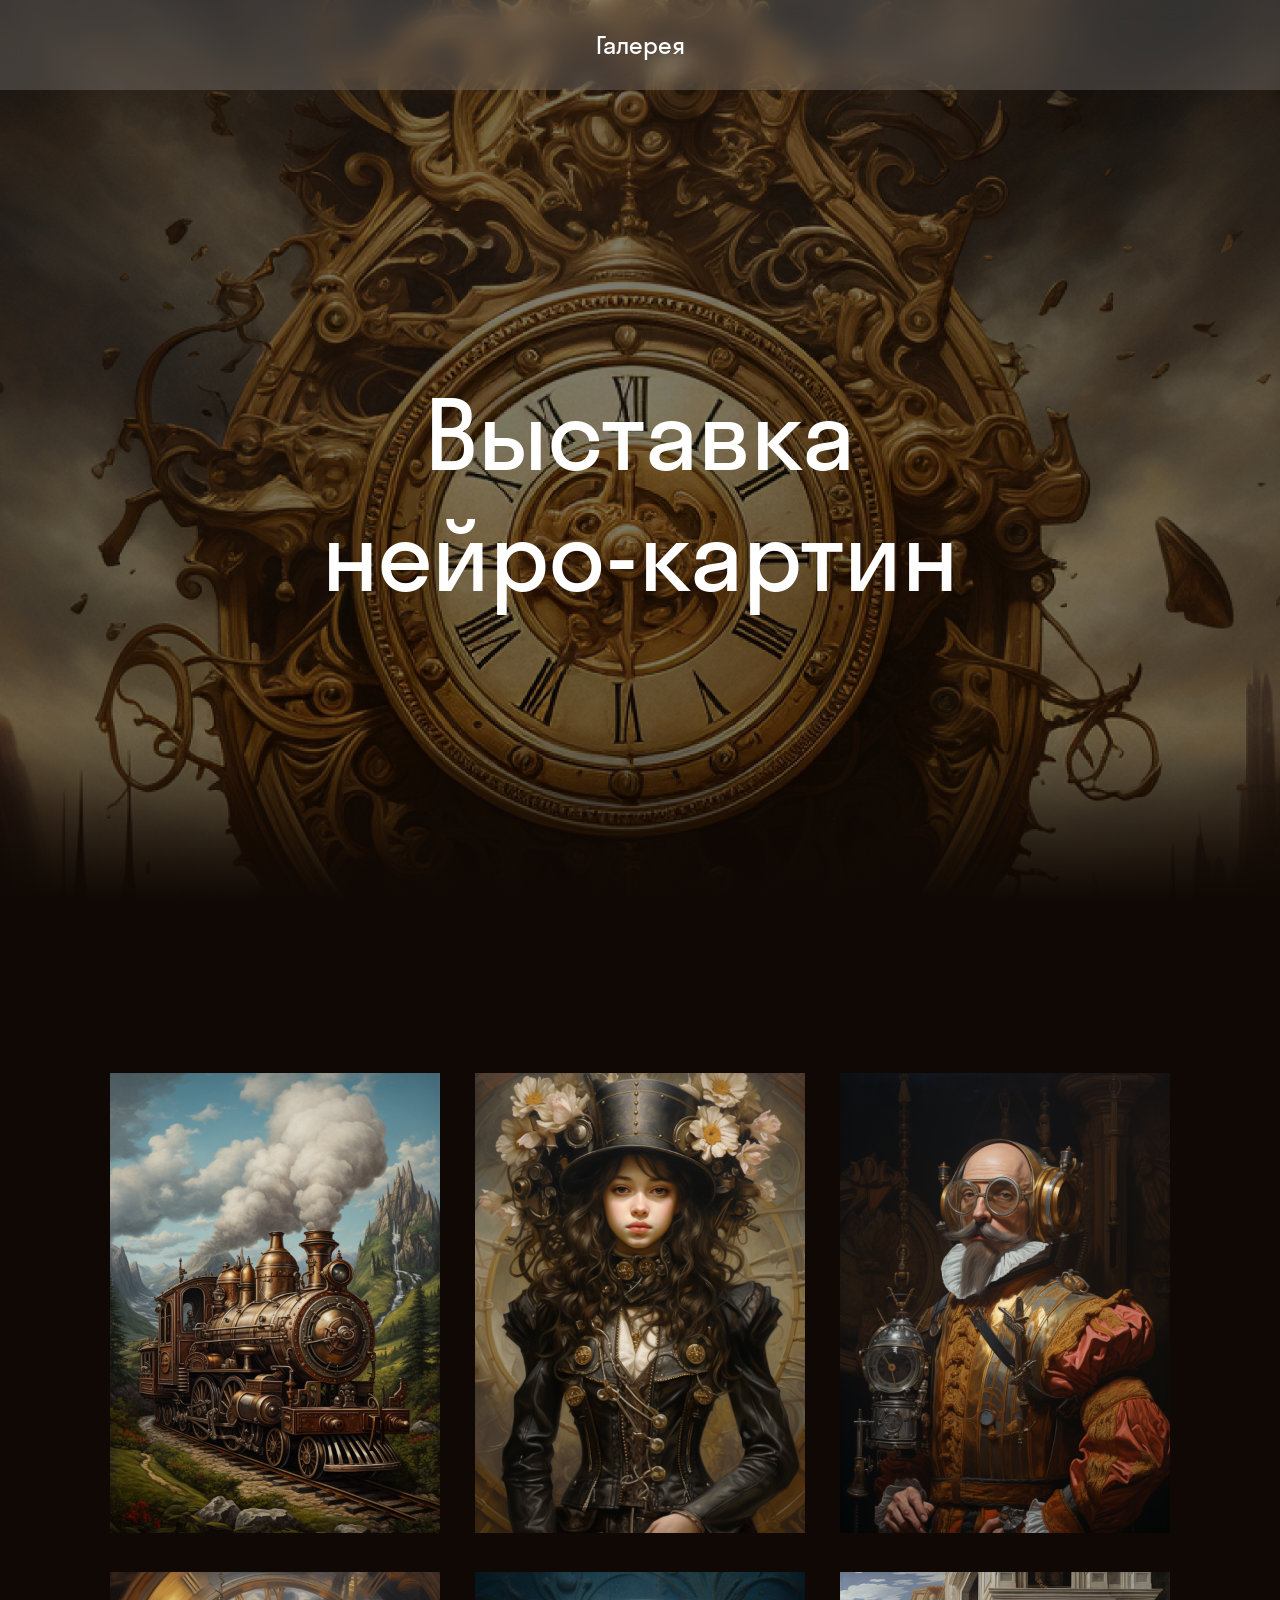
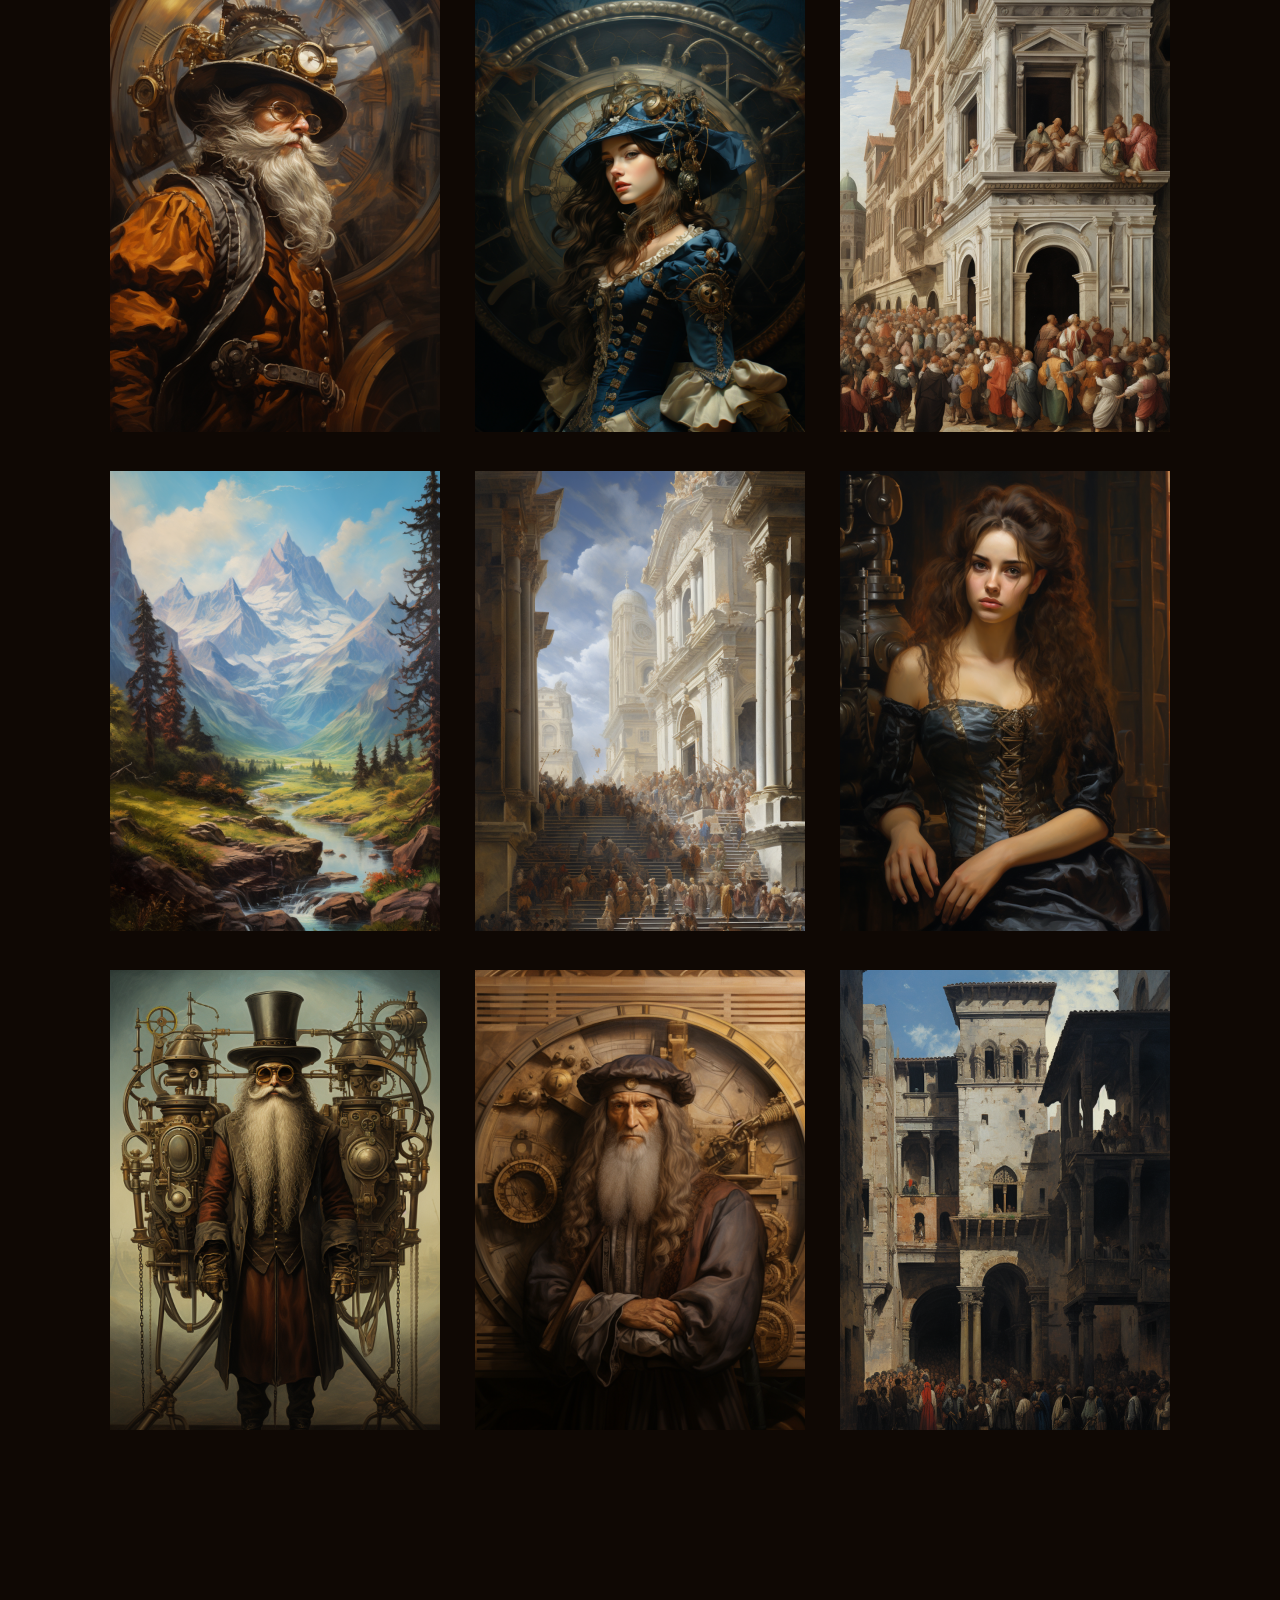
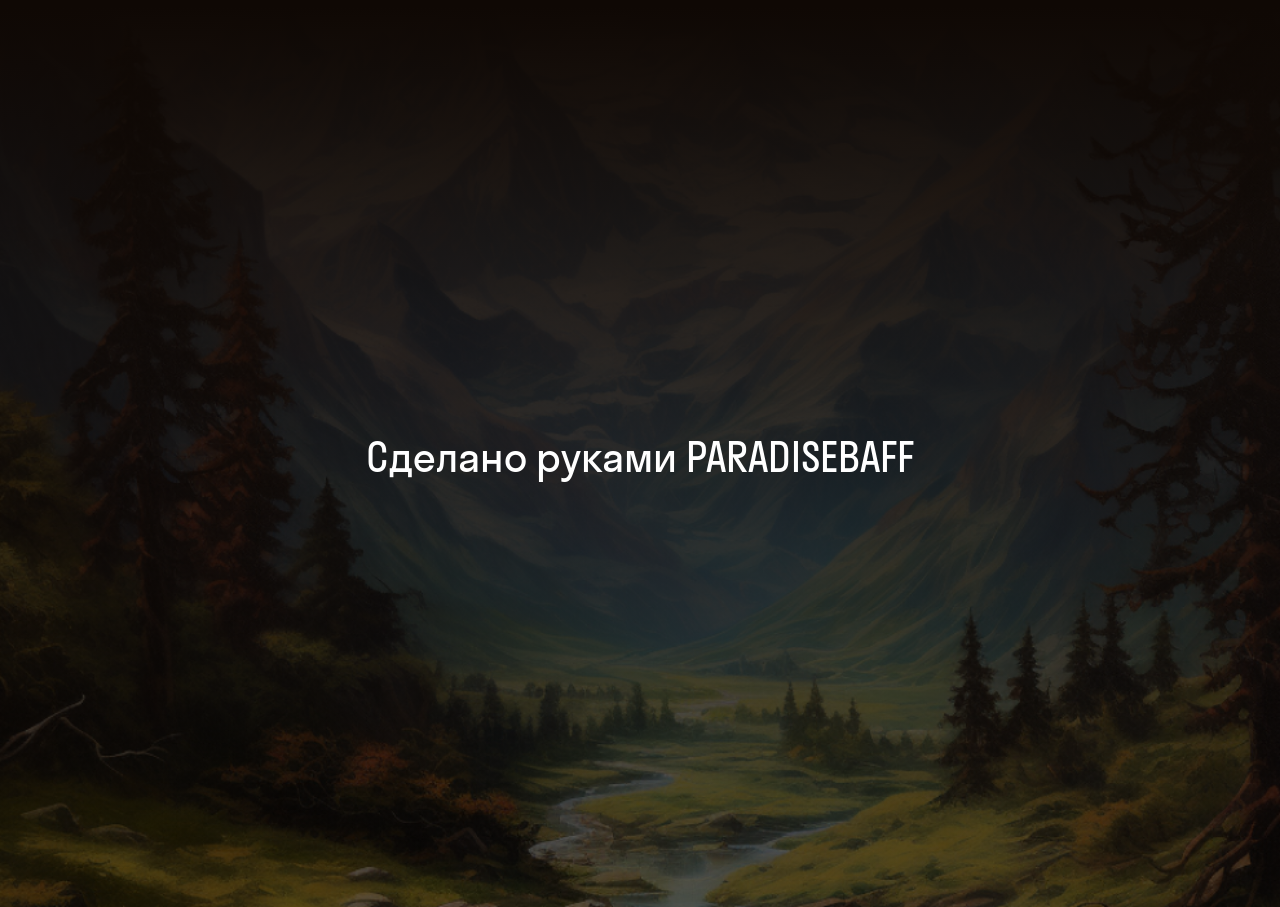
==== Заготовка проекта (3)/index.html @ 7010ab17 "Add files via upload" ====
<!DOCTYPE html>
<html lang="ru">

<head>
    <meta charset="UTF-8">
    <meta name="viewport" content="width=device-width, initial-scale=1.0">
    <title>Галерея нейро-картин</title>
    <link rel="stylesheet" href="./fonts/fonts.css">
    <link rel="stylesheet" href="./style.css">
</head>

<body>
    <div class="header">
        <div class="header__overlay">
            <div class="header__link">
                <a href="#gallery" class="header__anchor">Галерея</a>
            </div>
            <h1 class="header__title">Выставка нейро-картин</h1>
        </div>
    </div>
    <div class="content">
        <ul class="gallery" id="gallery">
            <li class="gallery__item">
                <img src="./images/1.png" class="image">
            </li>
            <li class="gallery__item">
                <img src="./images/2.png" class="image">
            </li>
            <li class="gallery__item">
                <img src="./images/3.png" class="image">
            </li>
            <li class="gallery__item">
                <img src="./images/4.png" class="image">
            </li>
            <li class="gallery__item">
                <img src="./images/5.png" class="image">
            </li>
            <li class="gallery__item">
                <img src="./images/6.png" class="image">
            </li>
            <li class="gallery__item">
                <img src="./images/7.png" class="image">
            </li>
            <li class="gallery__item">
                <img src="./images/8.png" class="image">
            </li>
            <li class="gallery__item">
                <img src="./images/9.png" class="image">
            </li>
            <li class="gallery__item">
                <img src="./images/10.png" class="image">
            </li>
            <li class="gallery__item">
                <img src="./images/11.png" class="image">
            </li>
            <li class="gallery__item">
                <img src="./images/12.png" class="image">
            </li>
        </ul>
    </div>
    <div class="footer">
        <div class="footer__overlay">
            <p class="footer__text">Сделано руками PARADISEBAFF</p>
        </div>
    </div>
</body>

</html>
---- Заготовка проекта (3)/fonts/fonts.css ----
@font-face {
    font-family: 'StratosSkyeng';
    src: url('stratosskyengweb-regular.woff');
    src: url('stratosskyengweb-regular.woff2');
    font-weight: 400;
    font-style: normal;
}

@font-face {
    font-family: 'StratosSkyeng';
    src: url('stratosskyengweb-medium.woff');
    src: url('stratosskyengweb-medium.woff2');
    font-weight: 500;
}

@font-face {
    font-family: 'StratosSkyeng';
    src: url('stratosskyengweb-bold.woff');
    src: url('stratosskyengweb-bold.woff2');
    font-weight: 700;
    font-style: normal;
}
---- Заготовка проекта (3)/style.css ----
* {
    margin: 0;
    padding: 0;
    box-sizing: border-box;
}

body {
    font-family: 'StratosSkyeng', sans-serif;
    background-color: #0F0804;
}

.header {
    height: 100vh;
    background-image: url(images/13.png);
    background-position: center;
    background-repeat: no-repeat;
    background-size: cover;
}

.header__overlay {
    background: linear-gradient(180deg, rgba(0, 0, 0, 0.50) 80.49%, #0F0804 100%);
    height: 100%;
    width: 100%;
    display: flex;
    flex-direction: column;
}

.header__title {
    margin: auto;
    font-size: 96px;
    text-align: center;
    color: white;
    max-width: 658px;
    font-weight: 400;
}

.header__link {
    height: 90px;
    width: 100%;
    background: rgba(255, 255, 255, 0.17);
    backdrop-filter: blur(11.5px);
}

.header__link:hover {
    opacity: .8;
}

.header__anchor {
    text-decoration: none;
    color: white;
    font-size: 24px;
    width: 100%;
    height: 100%;
    display: flex;
    justify-content: center;
    align-items: center;
}

.gallery {
    /* Выключает точки у списка */
    list-style-type: none;
    margin: 173px auto;
    display: flex;
    flex-wrap: wrap;
    max-width: 1060px;
    justify-content: center;
    gap: 35px;

}

.gallery__item {
    max-width: 330px;

}

.image {
    width: 100%;
    
}

.footer {
    height: 100vh;
    background-image: url(./images/7.png);
    background-position: left;
    background-repeat: no-repeat;
    background-size: cover;
}

.footer__overlay {
    display: flex;
    height: 100%;
    width: 100%;
    background: linear-gradient(180deg, #0F0804 0%, rgba(0, 0, 0, 0.6) 100%);
}

.footer__text {
    margin: auto;
    font-size: 40px;
    color: white;
}
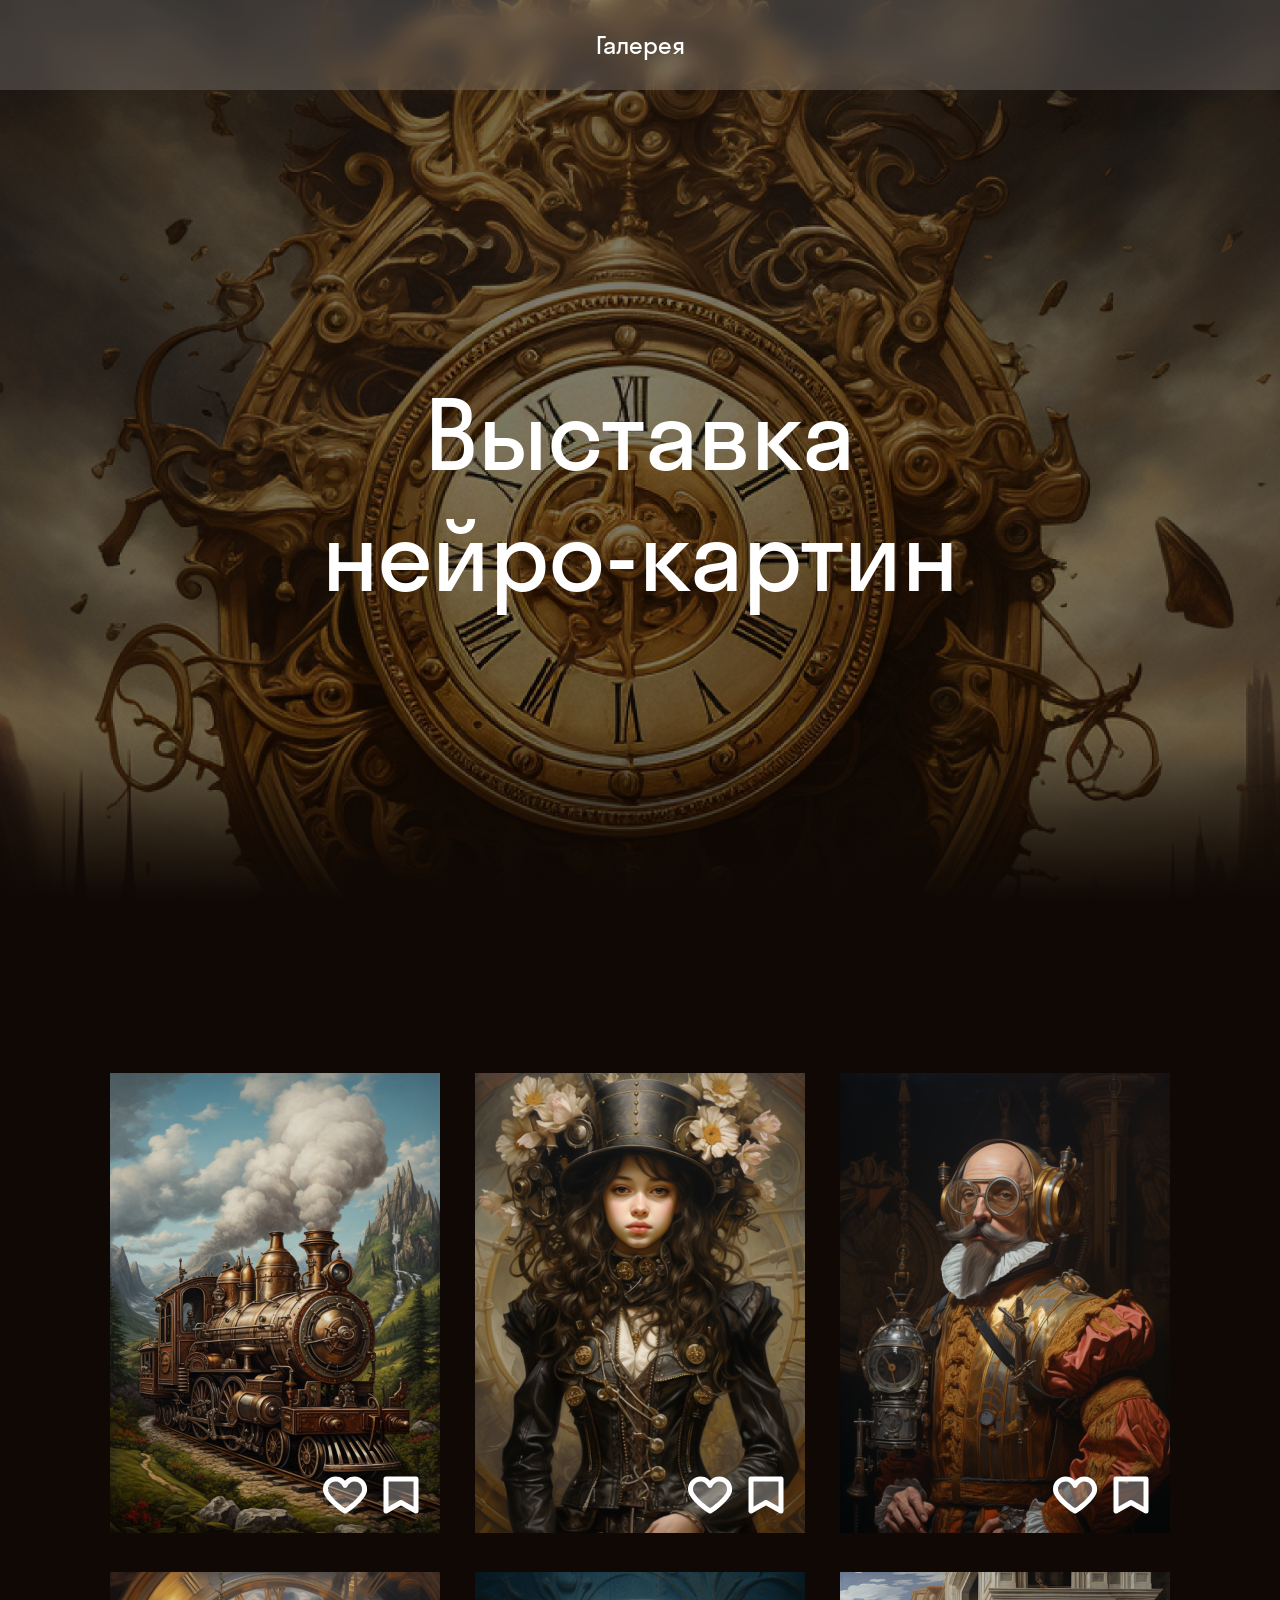
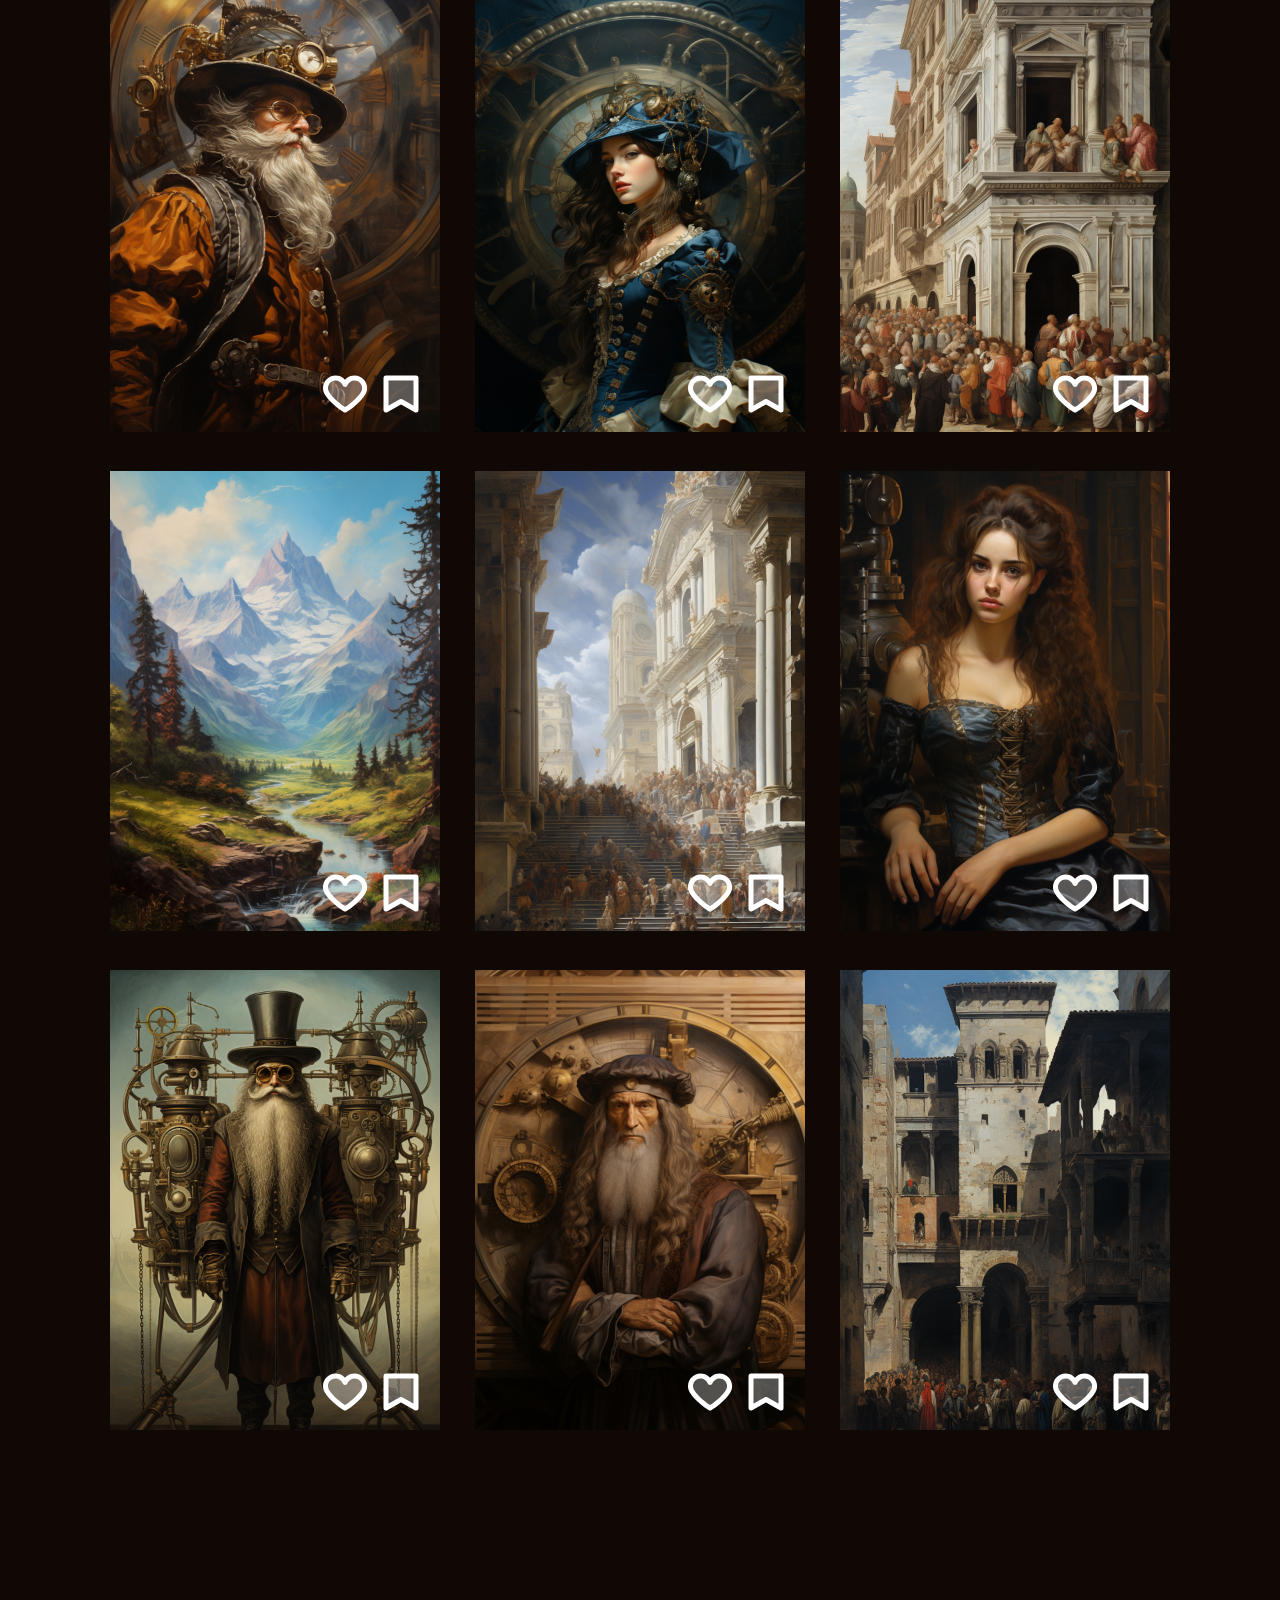
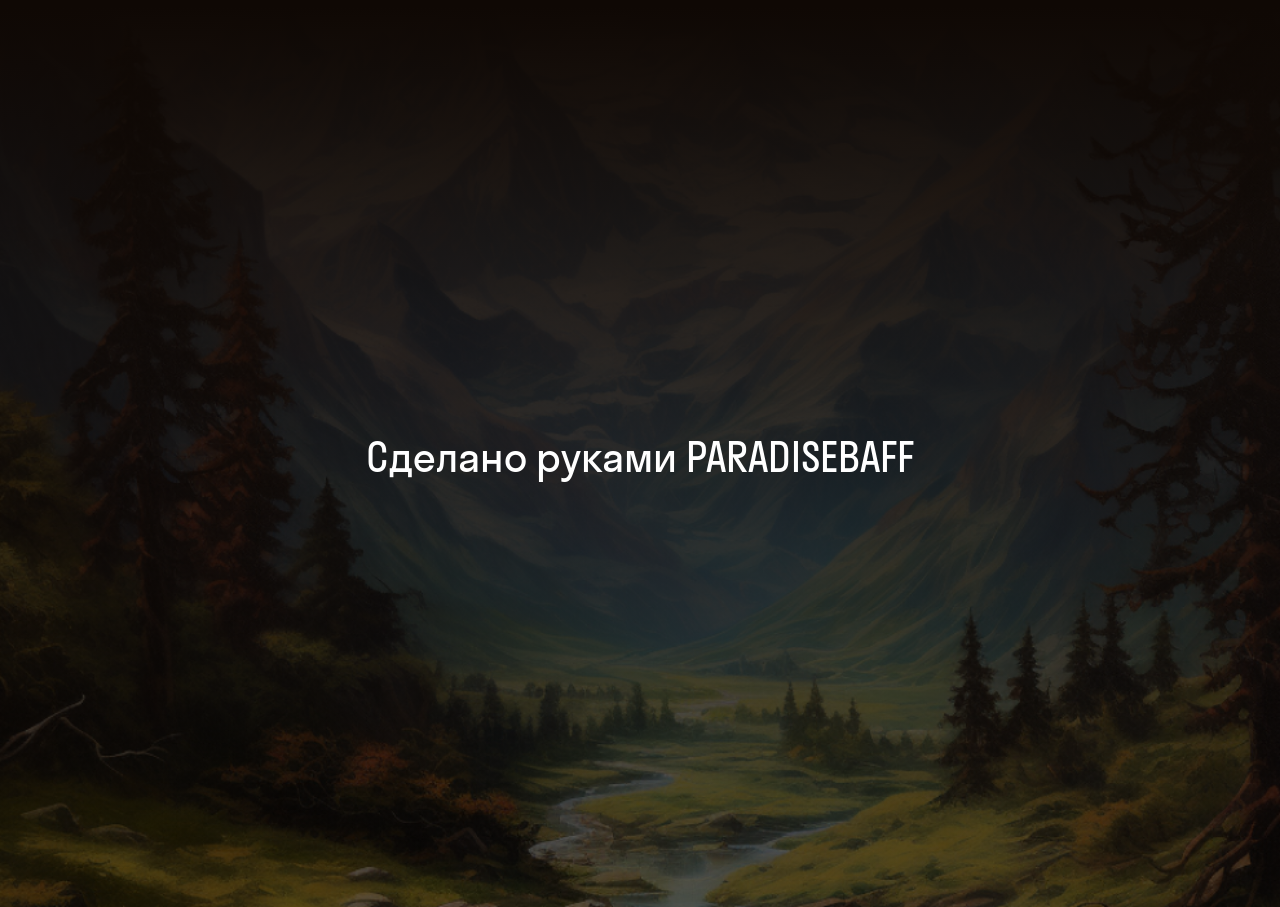
==== commit 2a0d4704: "neyro-gallery v2 neyro-gallery with new things" ====
--- a/Заготовка проекта (3)/index.html
+++ b/Заготовка проекта (3)/index.html
@@ -21,39 +21,111 @@
     <div class="content">
         <ul class="gallery" id="gallery">
             <li class="gallery__item">
+                <button class="like">
+                    <img src="./images/Union.svg" alt="Like">
+                </button>
+                <button class="save">
+                    <img src="./images/Choosen (1).svg" alt="Choosen">
+                </button>
                 <img src="./images/1.png" class="image">
             </li>
             <li class="gallery__item">
+                <button class="like">
+                    <img src="./images/Union.svg" alt="Like">
+                </button>
+                <button class="save">
+                    <img src="./images/Choosen (1).svg" alt="Choosen">
+                </button>
                 <img src="./images/2.png" class="image">
             </li>
             <li class="gallery__item">
+                <button class="like">
+                    <img src="./images/Union.svg" alt="Like">
+                </button>
+                <button class="save">
+                    <img src="./images/Choosen (1).svg" alt="Choosen">
+                </button>
                 <img src="./images/3.png" class="image">
             </li>
             <li class="gallery__item">
+                <button class="like">
+                    <img src="./images/Union.svg" alt="Like">
+                </button>
+                <button class="save">
+                    <img src="./images/Choosen (1).svg" alt="Choosen">
+                </button>
                 <img src="./images/4.png" class="image">
             </li>
             <li class="gallery__item">
+                <button class="like">
+                    <img src="./images/Union.svg" alt="Like">
+                </button>
+                <button class="save">
+                    <img src="./images/Choosen (1).svg" alt="Choosen">
+                </button>
                 <img src="./images/5.png" class="image">
             </li>
             <li class="gallery__item">
+                <button class="like">
+                    <img src="./images/Union.svg" alt="Like">
+                </button>
+                <button class="save">
+                    <img src="./images/Choosen (1).svg" alt="Choosen">
+                </button>
                 <img src="./images/6.png" class="image">
             </li>
             <li class="gallery__item">
+                <button class="like">
+                    <img src="./images/Union.svg" alt="Like">
+                </button>
+                <button class="save">
+                    <img src="./images/Choosen (1).svg" alt="Choosen">
+                </button>
                 <img src="./images/7.png" class="image">
             </li>
             <li class="gallery__item">
+                <button class="like">
+                    <img src="./images/Union.svg" alt="Like">
+                </button>
+                <button class="save">
+                    <img src="./images/Choosen (1).svg" alt="Choosen">
+                </button>
                 <img src="./images/8.png" class="image">
             </li>
             <li class="gallery__item">
+                <button class="like">
+                    <img src="./images/Union.svg" alt="Like">
+                </button>
+                <button class="save">
+                    <img src="./images/Choosen (1).svg" alt="Choosen">
+                </button>
                 <img src="./images/9.png" class="image">
             </li>
             <li class="gallery__item">
+                <button class="like">
+                    <img src="./images/Union.svg" alt="Like">
+                </button>
+                <button class="save">
+                    <img src="./images/Choosen (1).svg" alt="Choosen">
+                </button>
                 <img src="./images/10.png" class="image">
             </li>
             <li class="gallery__item">
+                <button class="like">
+                    <img src="./images/Union.svg" alt="Like">
+                </button>
+                <button class="save">
+                    <img src="./images/Choosen (1).svg" alt="Choosen">
+                </button>
                 <img src="./images/11.png" class="image">
             </li>
             <li class="gallery__item">
+                <button class="like">
+                    <img src="./images/Union.svg" alt="Like">
+                </button>
+                <button class="save">
+                    <img src="./images/Choosen (1).svg" alt="Choosen">
+                </button>
                 <img src="./images/12.png" class="image">
             </li>
         </ul>
--- a/Заготовка проекта (3)/style.css
+++ b/Заготовка проекта (3)/style.css
@@ -67,12 +67,35 @@
     gap: 35px;
 
 }
-
+.like {
+    position: absolute;
+    left: 213px;
+    top: 403px;
+    transition: all 0.3s;
+}
+.save{
+    position: absolute;
+    left: 273px;
+    top: 403px;
+    transition: all 0.3s;
+}
 .gallery__item {
     max-width: 330px;
-
+    position: relative;
 }
-
+button{
+    background: transparent;
+    text-decoration: none;
+    border: 5px;
+}
+.like:hover{
+    transform: scale(1.1);
+    transition: all 0.3s;
+}
+.save:hover{
+    transform: scale(1.1);
+    transition: all 0.3s;
+}
 .image {
     width: 100%;
     
